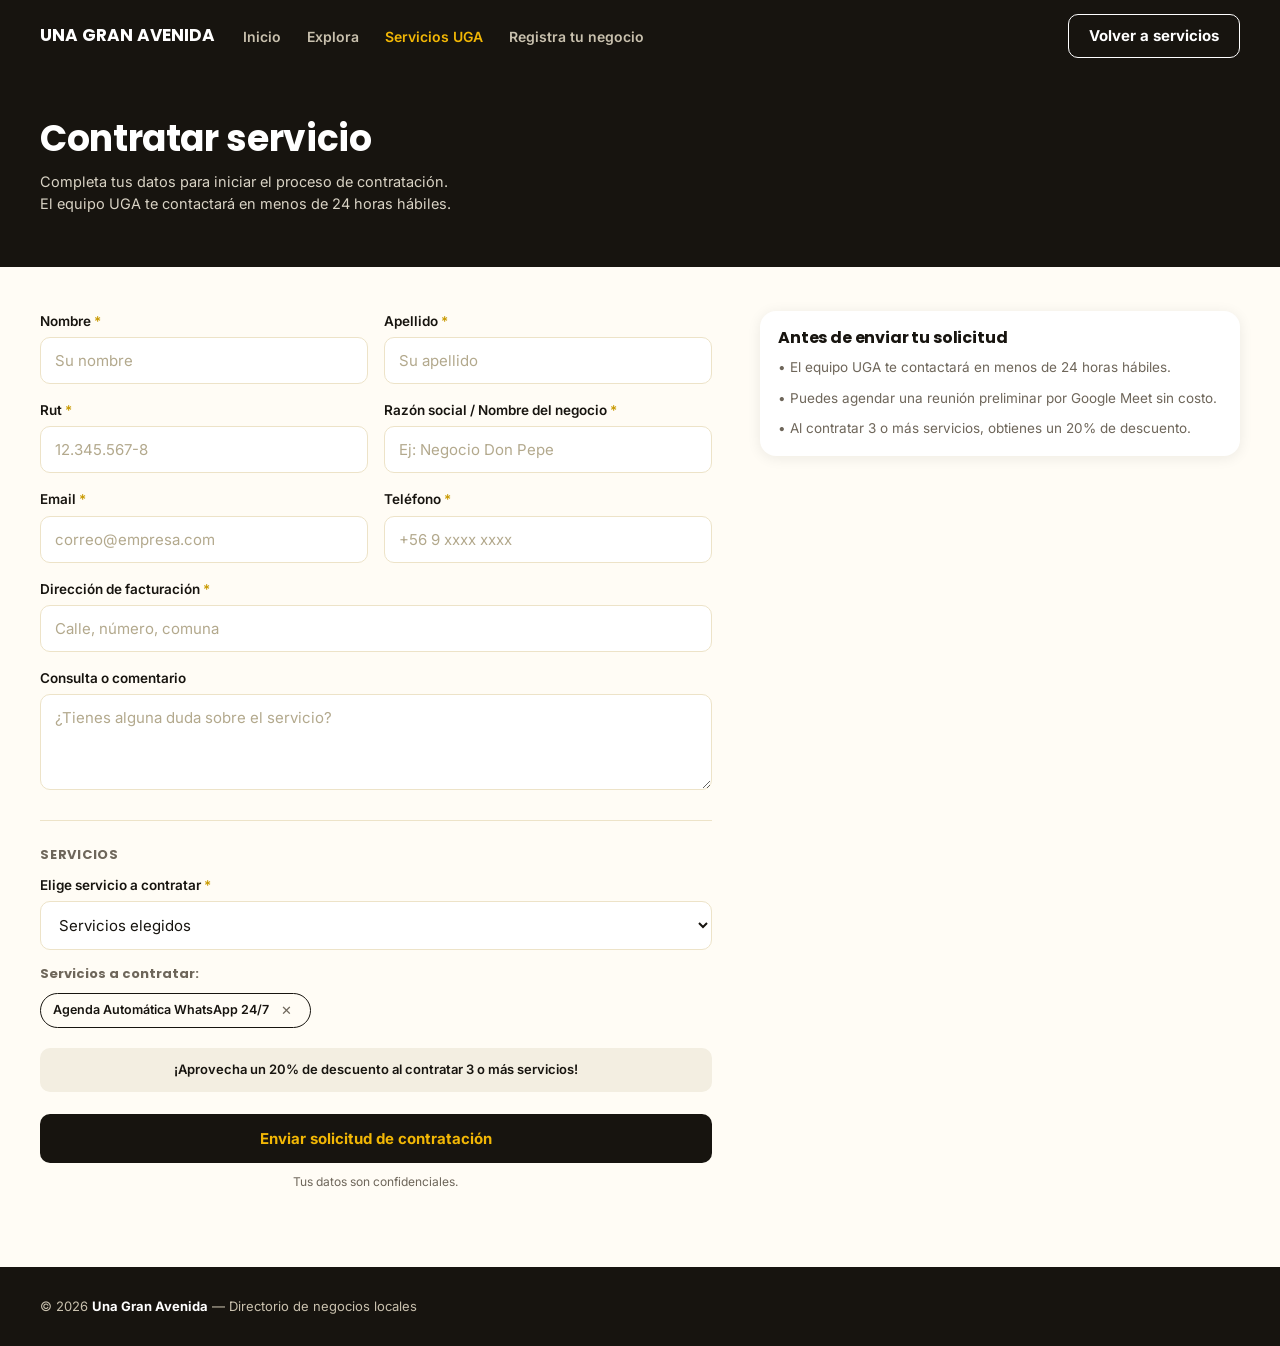
==== PaginaUGA/contratar-servicio.html @ a7508812 "Add files via upload" ====
<!DOCTYPE html>
<html lang="es">
<head>
<meta charset="UTF-8">
<meta name="viewport" content="width=device-width, initial-scale=1.0">
<title>Contratar servicio — Una Gran Avenida</title>
<link rel="stylesheet" href="styles.css">
</head>
<body>
<div class="app-shell">

  <div class="desktop-topbar">
    <div class="brand-name">UNA GRAN AVENIDA</div>
    <nav>
      <a href="index.html">Inicio</a>
      <a href="explora.html">Explora</a>
      <a href="servicios.html" class="active">Servicios UGA</a>
      <a href="registro-negocio.html">Registra tu negocio</a>
    </nav>
    <a href="servicios.html" class="btn btn-outline-light" style="color:var(--paper); border-color:var(--paper);">Volver a servicios</a>
  </div>

  <main class="view">

    <section class="hero-dark">
      <div>
        <h1>Contratar servicio</h1>
        <p class="hero-sub">Completa tus datos para iniciar el proceso de contratación. El equipo UGA te contactará en menos de 24 horas hábiles.</p>
      </div>
    </section>

    <section class="section">
      <div class="form-two-pane">
        <form onsubmit="return false;">
          <div class="form-grid two-col">
            <div class="field">
              <label>Nombre <span class="req">*</span></label>
              <input type="text" placeholder="Su nombre" required>
            </div>
            <div class="field">
              <label>Apellido <span class="req">*</span></label>
              <input type="text" placeholder="Su apellido" required>
            </div>
            <div class="field">
              <label>Rut <span class="req">*</span></label>
              <input type="text" placeholder="12.345.567-8" required>
            </div>
            <div class="field">
              <label>Razón social / Nombre del negocio <span class="req">*</span></label>
              <input type="text" placeholder="Ej: Negocio Don Pepe" required>
            </div>
            <div class="field">
              <label>Email <span class="req">*</span></label>
              <input type="email" placeholder="correo@empresa.com" required>
            </div>
            <div class="field">
              <label>Teléfono <span class="req">*</span></label>
              <input type="tel" placeholder="+56 9 xxxx xxxx" required>
            </div>
          </div>

          <div class="field" style="margin-top:16px;">
            <label>Dirección de facturación <span class="req">*</span></label>
            <input type="text" placeholder="Calle, número, comuna" required>
          </div>

          <div class="field" style="margin-top:16px;">
            <label>Consulta o comentario</label>
            <textarea placeholder="¿Tienes alguna duda sobre el servicio?"></textarea>
          </div>

          <div class="divider"></div>

          <div class="form-section-title">Servicios</div>
          <div class="field" style="margin-top:10px;">
            <label>Elige servicio a contratar <span class="req">*</span></label>
            <select required>
              <option value="">Servicios elegidos</option>
              <option>Agenda Automática WhatsApp 24/7</option>
              <option>Catálogo Digital Inteligente</option>
              <option>Página Web Emprendedores</option>
            </select>
          </div>

          <div style="margin-top:14px;">
            <p class="form-section-title" style="text-transform:none; letter-spacing:0;">Servicios a contratar:</p>
            <div class="tag-list">
              <span class="tag">Agenda Automática WhatsApp 24/7 <button aria-label="Quitar">✕</button></span>
            </div>
          </div>

          <div class="discount-banner" style="margin-top:20px; border-radius:var(--radius-sm);">¡Aprovecha un 20% de descuento al contratar 3 o más servicios!</div>

          <button type="submit" class="btn btn-primary" style="margin-top:22px;">Enviar solicitud de contratación</button>
          <p style="text-align:center; font-size:12px; color:var(--gray); margin-top:10px;">Tus datos son confidenciales.</p>
        </form>

        <aside class="card">
          <h2 style="font-size:16px; margin-bottom:10px;">Antes de enviar tu solicitud</h2>
          <ul style="display:flex; flex-direction:column; gap:10px; font-size:13.5px; color:var(--gray);">
            <li>• El equipo UGA te contactará en menos de 24 horas hábiles.</li>
            <li>• Puedes agendar una reunión preliminar por Google Meet sin costo.</li>
            <li>• Al contratar 3 o más servicios, obtienes un 20% de descuento.</li>
          </ul>
        </aside>
      </div>
    </section>

  </main>

  <footer class="site-footer">
    <span>© 2026 <strong>Una Gran Avenida</strong> — Directorio de negocios locales</span>
  </footer>

  <nav class="bottom-nav">
    <a href="index.html">
      <svg viewBox="0 0 24 24" fill="none" stroke="currentColor" stroke-width="2"><path d="M3 11.5 12 4l9 7.5"/><path d="M5 10v9a1 1 0 0 0 1 1h4v-6h4v6h4a1 1 0 0 0 1-1v-9"/></svg>
      Inicio
    </a>
    <a href="explora.html">
      <svg viewBox="0 0 24 24" fill="none" stroke="currentColor" stroke-width="2"><circle cx="11" cy="11" r="7"/><line x1="21" y1="21" x2="16.65" y2="16.65"/></svg>
      Explora
    </a>
    <details class="more-menu">
      <summary>
        <div style="display:flex; flex-direction:column; align-items:center; gap:4px;">
          <svg viewBox="0 0 24 24" fill="none" stroke="currentColor" stroke-width="2"><line x1="4" y1="7" x2="20" y2="7"/><line x1="4" y1="12" x2="20" y2="12"/><line x1="4" y1="17" x2="20" y2="17"/></svg>
          <span style="font-size:11px; font-weight:700;">Otros</span>
        </div>
      </summary>
      <div class="more-panel">
        <div class="more-title">Servicios y negocio</div>
        <a href="servicios.html" class="active">Servicios UGA</a>
        <a href="registro-negocio.html">Registra tu negocio</a>
        <div class="more-title">Soporte</div>
        <a href="resena.html">Dejar una reseña</a>
        <a href="eliminar-ficha.html">Solicitar eliminación de ficha</a>
      </div>
    </details>
  </nav>

</div>
</body>
</html>
---- PaginaUGA/styles.css ----
@import url('https://fonts.googleapis.com/css2?family=Poppins:wght@600;700;800&family=Inter:wght@400;500;600;700&display=swap');

:root{
  /* Paleta */
  --black: #17140F;
  --charcoal: #262019;
  --gold: #F2B705;
  --gold-deep: #C99A02;
  --gold-soft: #FCE6A6;
  --cream: #FFFCF5;
  --paper: #FFFFFF;
  --line: #EDE3C8;
  --gray: #6E665A;
  --gray-light: #F3EEE1;
  --success: #3C9A5F;
  --danger: #C64B3C;

  /* Tipografía */
  --font-display: 'Poppins', 'Segoe UI', sans-serif;
  --font-body: 'Inter', 'Segoe UI', sans-serif;

  /* Espaciado */
  --gutter: 20px;
  --radius-sm: 10px;
  --radius-md: 16px;
  --radius-lg: 28px;
  --nav-h: 64px;
  --topbar-h: 72px;

  --shadow-card: 0 2px 14px rgba(23,20,15,.08);
  --shadow-pop: 0 18px 40px rgba(23,20,15,.18);
}

*, *::before, *::after{ box-sizing: border-box; }

html{ -webkit-text-size-adjust: 100%; scroll-behavior: smooth; overflow-x: hidden; }

body{
  margin: 0;
  font-family: var(--font-body);
  background: var(--cream);
  color: var(--black);
  line-height: 1.5;
  padding-bottom: calc(var(--nav-h) + 14px);
  overflow-x: hidden;
}

img{ max-width: 100%; display: block; }

a{ color: inherit; text-decoration: none; }

h1,h2,h3,h4{
  font-family: var(--font-display);
  margin: 0;
  line-height: 1.15;
  letter-spacing: -0.01em;
}

p{ margin: 0; }

button, input, textarea, select{ font-family: inherit; font-size: 16px; }

ul{ margin: 0; padding: 0; list-style: none; }

/* =========================================================
   Layout general
   ========================================================= */

.app-shell{
  max-width: 480px;
  margin: 0 auto;
  min-height: 100vh;
  background: var(--cream);
  position: relative;
}

.view{
  padding: 0 0 32px;
}

.section{
  padding: 28px var(--gutter);
}

.section + .section{ border-top: 1px solid var(--line); }

.section-tight{ padding: 18px var(--gutter); }

/* =========================================================
   Barra superior de marca (dentro del hero negro)
   ========================================================= */

.brand-bar{
  display:flex; align-items:center; gap: 12px;
  padding: 18px var(--gutter);
  background: var(--black);
  color: var(--paper);
}

.brand-mark{
  width: 40px; height: 40px; border-radius: 50%;
  background: var(--gold);
  color: var(--black);
  display:flex; align-items:center; justify-content:center;
  font-family: var(--font-display); font-weight: 800; font-size: 11px;
  text-align:center; line-height: 1.05; flex-shrink:0;
}

.brand-bar .brand-name{
  font-family: var(--font-display);
  font-weight: 700;
  font-size: 15px;
  letter-spacing: .02em;
}

.brand-bar .spacer{ flex: 1; }

.icon-btn{
  width: 38px; height: 38px;
  display:flex; align-items:center; justify-content:center;
  color: var(--paper);
  background: transparent; border: none; cursor: pointer;
}
.icon-btn svg{ width: 22px; height: 22px; }

/* =========================================================
   Hero oscuro genérico (usado en formularios y páginas título)
   ========================================================= */

.hero-dark{
  background: var(--black);
  color: var(--paper);
  padding: 30px var(--gutter) 34px;
  border-bottom-left-radius: var(--radius-lg);
  border-bottom-right-radius: var(--radius-lg);
}

.eyebrow-pill{
  display:inline-block;
  background: var(--gold);
  color: var(--black);
  font-weight: 700;
  font-size: 12px;
  padding: 5px 12px;
  border-radius: 999px;
  margin-bottom: 12px;
}

.hero-dark h1{
  font-size: 28px;
  font-weight: 700;
  margin-bottom: 12px;
}

.hero-dark .hero-sub{
  color: #D8D2C4;
  font-size: 14.5px;
  max-width: 46ch;
}

/* Hero dorado (home) */
.hero-gold{
  background: linear-gradient(180deg, var(--gold) 0%, #EAAB00 100%);
  padding: 26px var(--gutter) 34px;
}

.hero-gold h1{
  font-size: 30px;
  color: var(--black);
  font-weight: 800;
}
.hero-gold .accent{ color: var(--paper); display:block; }

.hero-gold .hero-sub{
  margin-top: 10px;
  font-size: 14.5px;
  color: #3A2E00;
  max-width: 42ch;
}

/* =========================================================
   Buscador
   ========================================================= */

.search-card{
  margin-top: 18px;
  border-radius: var(--radius-md);
  padding: 14px;
  box-shadow: var(--shadow-card);
}

.search-input-row{
  display:flex; align-items:center; gap: 10px;
  background: var(--gray-light);
  border-radius: var(--radius-sm);
  padding: 12px 14px;
  margin-bottom: 12px;
}
.search-input-row svg{ width:18px; height:18px; color: var(--gray); flex-shrink:0; }
.search-input-row input{
  border: none; background: transparent; outline: none; width: 100%;
  font-size: 15px; color: var(--black);
}

.filter-row{
  display:flex; gap: 10px; flex-wrap: wrap;
}
.filter-row .filter-chip:last-child{ flex-basis: 100%; }

.filter-chip{
  flex: 1 1 45%;
  border: 1.5px solid var(--line);
  background: var(--black);
  border-radius: var(--radius-sm);
  padding: 10px 12px;
  font-size: 13px;
  font-weight: 600;
  display:flex; align-items:center; justify-content:space-between;
  gap: 6px;
  cursor: pointer;
  color: var(--paper);
}
.filter-chip small{ display:block; font-weight: 400; color: var(--gray); font-size: 11px; }

/* =========================================================
   Botones
   ========================================================= */

.btn{
  display:inline-flex; align-items:center; justify-content:center;
  gap: 8px;
  width: 100%;
  border: none;
  cursor: pointer;
  border-radius: var(--radius-sm);
  padding: 15px 20px;
  font-weight: 700;
  font-size: 15px;
  font-family: var(--font-body);
  transition: transform .12s ease, opacity .12s ease;
}
.btn:active{ transform: scale(.98); }

.btn-primary{ background: var(--black); color: var(--gold); }
.btn-primary:hover{ opacity: .92; }

.btn-gold{ background: var(--gold); color: var(--black); }
.btn-gold:hover{ opacity: .92; }

.btn-outline{
  background: transparent;
  border: 1.5px solid var(--black);
  color: var(--black);
}

.btn-outline-light{
  background: transparent;
  border: 1.5px solid var(--paper);
  color: var(--paper);
}

.btn-ghost{
  background: var(--gray-light);
  color: var(--black);
}

.btn-danger-outline{
  background: transparent;
  border: 1.5px solid var(--danger);
  color: var(--danger);
}

.btn-sm{ width: auto; padding: 10px 16px; font-size: 13px; }
.btn-row{ display:flex; gap: 10px; }
.btn-row .btn{ width: auto; flex: 1; }

/* =========================================================
   Formularios
   ========================================================= */

.form-grid{
  display: grid;
  grid-template-columns: 1fr;
  gap: 16px;
}

@media (min-width: 560px){
  .form-grid.two-col{ grid-template-columns: 1fr 1fr; }
}

.field label{
  display:block;
  font-weight: 600;
  font-size: 13.5px;
  margin-bottom: 6px;
  color: var(--black);
}
.field .req{ color: var(--gold-deep); }

.field input,
.field textarea,
.field select{
  width: 100%;
  border: 1.5px solid var(--line);
  background: var(--paper);
  border-radius: var(--radius-sm);
  padding: 13px 14px;
  font-size: 15px;
  color: var(--black);
  outline: none;
}
.field input::placeholder,
.field textarea::placeholder{ color: #B3A98D; }

.field input:focus,
.field textarea:focus,
.field select:focus{
  border-color: var(--gold-deep);
  box-shadow: 0 0 0 3px rgba(242,183,5,.25);
}

.field textarea{ resize: vertical; min-height: 96px; }

.char-count{
  text-align: right;
  font-size: 12px;
  color: var(--gray);
  margin-top: 4px;
}

.field-hint{ font-size: 12px; color: var(--gray); margin-top: 4px; }

.checkbox-row{
  display:flex; align-items:flex-start; gap: 10px;
  font-size: 13px; color: var(--gray);
}
.checkbox-row input{ margin-top: 3px; width: 16px; height: 16px; flex-shrink:0; }
.checkbox-row b{ color: var(--black); }

.form-section-title{
  font-family: var(--font-display);
  font-weight: 700;
  font-size: 13px;
  text-transform: uppercase;
  letter-spacing: .06em;
  color: var(--gray);
  margin-bottom: 4px;
}

.divider{ height: 1px; background: var(--line); margin: 24px 0; border:none; }

/* Etiquetas / tags */
.tag-list{ display:flex; flex-wrap: wrap; gap: 8px; margin-top: 10px; }
.tag{
  
  border: 1.5px solid var(--black);
  border-radius: 999px;
  padding: 7px 12px;
  font-size: 12.5px;
  font-weight: 600;
  display:flex; align-items:center; gap: 6px;
}
.tag button{ background:none; border:none; cursor:pointer; font-size: 13px; line-height:1; color: var(--gray); }

/* Franja de precio dentro de un panel dorado */
.gold-panel{
  background: var(--gold);
  color: var(--black);
  border-radius: var(--radius-md);
  padding: 18px;
}

.banner-note{
  text-align:center;
  font-size: 13px;
  font-weight: 600;
  padding: 10px 16px;
  background: var(--gray-light);
  border-radius: var(--radius-sm);
}

/* =========================================================
   Tarjetas de servicio / negocio
   ========================================================= */

.card{
  background: var(--paper);
  border-radius: var(--radius-md);
  box-shadow: var(--shadow-card);
  padding: 18px;
}

.service-group-title{
  font-family: var(--font-display);
  font-weight: 700;
  font-size: 14px;
  color: var(--gray);
  text-transform: lowercase;
  margin: 22px 0 12px;
}

.service-card{
  background: var(--gold);
  border-radius: var(--radius-md);
  padding: 18px;
  margin-bottom: 14px;
}
.service-card h3{ font-size: 18px; color: var(--black); margin-bottom: 8px; }
.service-card p{ font-size: 13.5px; color: #40340A; margin-bottom: 14px; }

.service-price{
  background: var(--black);
  color: var(--gold);
  border-radius: var(--radius-sm);
  padding: 12px 14px;
  text-align: center;
  font-weight: 700;
  font-size: 14px;
}
.service-price small{ display:block; font-weight: 400; color: #E9E1CC; font-size: 11.5px; margin-top:2px; }

.service-link{
  display:block; text-align:center; margin-top: 10px;
  font-size: 13px; font-weight: 700; color: var(--black);
  text-decoration: underline;
}

.discount-banner{
  text-align:center;
  padding: 12px var(--gutter);
  background: var(--gray-light);
  font-size: 13px; font-weight: 600;
}

/* Business result card */
.result-card{
  background: var(--paper);
  border-radius: var(--radius-md);
  box-shadow: var(--shadow-card);
  padding: 16px;
  margin-bottom: 14px;
}
.result-top{
  display:flex; align-items:center; gap: 8px; margin-bottom: 4px;
}
.status-dot{ width: 9px; height:9px; border-radius:50%; background: var(--success); }
.status-text{ font-size: 12.5px; font-weight: 700; color: var(--success); }
.result-category{ font-size: 12.5px; font-weight: 700; color: var(--gold-deep); margin-bottom: 2px; }
.result-card h3{ font-size: 18px; margin-bottom: 6px; }
.result-meta{ font-size: 12.5px; color: var(--gray); margin-bottom: 4px; }
.result-meta strong{ color: var(--black); }

.result-actions{ display:flex; gap: 8px; margin-top: 12px; }
.result-actions .btn{ padding: 11px; font-size: 13px; }

/* =========================================================
   Ficha de negocio
   ========================================================= */

.ficha-hero{
  background: var(--black);
  color: var(--paper);
  padding: 22px var(--gutter) 26px;
}
.ficha-tags{ display:flex; gap:8px; margin-bottom: 10px; }
.ficha-tags span{
  background: var(--gold); color: var(--black);
  font-size: 11px; font-weight: 700;
  padding: 4px 10px; border-radius: 999px;
}
.ficha-hero .addr{ font-size: 12px; color: #C9C1AE; letter-spacing:.03em; margin-bottom: 6px; }
.ficha-hero h1{ font-size: 24px; margin-bottom: 8px; }
.verified{ display:flex; align-items:center; gap:6px; font-size: 12.5px; color: #6FD98F; font-weight: 600; }
.verified svg{ width:14px; height:14px; }

.ficha-actions{
  display:grid; grid-template-columns: 1fr 1fr; gap: 10px;
  margin-top: 18px;
}
.ficha-actions .btn{ font-size: 14px; padding: 13px; }

.social-row{
  display:flex; align-items:center; gap: 10px; margin-top: 16px;
}
.social-row span{ font-size: 12px; color: var(--gray); }
.social-icon{
  width: 30px; height: 30px; border-radius: 50%;
  background: rgba(255,255,255,.08);
  display:flex; align-items:center; justify-content:center;
}
.social-icon svg{ width: 14px; height: 14px; color: var(--gold); }

.visits-pill{
  margin-top: 14px;
  display:inline-flex; align-items:center; gap: 8px;
  background: rgba(255,255,255,.08);
  padding: 7px 14px; border-radius: 999px; font-size: 12.5px; font-weight: 600;
}

.rating-block{
  display:flex; align-items:center; gap: 18px;
  background: var(--gray-light);
  border-radius: var(--radius-md);
  padding: 16px;
  margin-bottom: 16px;
  flex-wrap: wrap;
}
.rating-block > .rating-bars{ min-width: 160px; }

@media (max-width: 380px){
  .rating-block{ justify-content: center; }
  .rating-block > .rating-bars{ flex-basis: 100%; }
}
.rating-score{ font-family: var(--font-display); font-weight: 800; font-size: 26px; }
.stars{ color: var(--gold-deep); font-size: 16px; letter-spacing: 2px; }
.rating-count{ font-size: 12.5px; color: var(--gray); text-align:center; }
.rating-count b{ display:block; font-size: 16px; color: var(--black); }

.rating-bars{ flex:1; display:flex; flex-direction:column; gap: 5px; }
.rating-bar-row{ display:flex; align-items:center; gap: 8px; font-size: 11.5px; color: var(--gray); }
.rating-bar-row .num-left{ width: 12px; text-align:right; }
.rating-bar-row .num-star{ width: 12px; font-weight:700; color:var(--black); }
.bar-track{ flex:1; height: 7px; background: var(--line); border-radius: 999px; overflow:hidden; }
.bar-fill{ height: 100%; background: var(--gold-deep); }

.review-card{
  background: var(--paper);
  border: 1px solid var(--line);
  border-radius: var(--radius-sm);
  padding: 14px;
  margin-bottom: 10px;
}
.review-top{ display:flex; justify-content:space-between; font-weight:700; font-size: 14px; margin-bottom: 4px; }
.review-top span{ color: var(--gold-deep); }
.review-card p{ font-size: 13px; color: var(--gray); }

.map-placeholder{
  background: var(--gray-light);
  border: 1.5px dashed #C9BE9A;
  border-radius: var(--radius-md);
  height: 150px;
  display:flex; align-items:center; justify-content:center;
  color: var(--gray); font-size: 13px; font-weight: 600;
  margin-bottom: 12px;
}

.video-placeholder{
  background: var(--charcoal);
  border-radius: var(--radius-md);
  height: 170px;
  display:flex; align-items:center; justify-content:center;
  margin-bottom: 8px;
}
.play-btn{
  width: 52px; height: 52px; border-radius: 50%;
  background: var(--gold);
  display:flex; align-items:center; justify-content:center;
}
.play-btn svg{ width: 20px; height: 20px; color: var(--black); margin-left: 3px; }

.hours-table{ width: 100%; border-collapse: collapse; font-size: 13.5px; }
.hours-table td{ padding: 7px 0; border-bottom: 1px solid var(--line); }
.hours-table td:last-child{ text-align:right; color: var(--gray); }
.hours-table tr.today td{ font-weight: 700; color: var(--black); }
.hours-table tr.today td:last-child{ color: var(--gold-deep); }

/* Contacta con UGA panel */
.contact-uga{
  background: var(--gray-light);
  border-radius: var(--radius-md);
  padding: 18px;
}
.contact-uga p{ font-size: 13px; color: var(--gray); margin-bottom: 14px; }

/* =========================================================
   Rating / stars input (reseña)
   ========================================================= */

.star-picker{
  display:flex; justify-content:center; gap: 10px;
  background: var(--black);
  border-radius: 999px;
  padding: 14px;
}
.star-picker svg{ width: 26px; height: 26px; }
.star-picker svg.filled{ color: var(--gold); }
.star-picker svg.empty{ color: #4A4436; }

/* =========================================================
   Modal (vista de reseña ampliada)
   ========================================================= */

.modal-backdrop{
  position: fixed; inset: 0;
  background: rgba(23,20,15,.55);
  display:flex; align-items:center; justify-content:center;
  padding: 24px;
  z-index: 50;
}
.modal-card{
  background: var(--paper);
  border-radius: var(--radius-md);
  padding: 24px;
  max-width: 380px;
  width: 100%;
  box-shadow: var(--shadow-pop);
  max-height: 80vh;
  overflow-y: auto;
}
.modal-top{ display:flex; justify-content:space-between; align-items:flex-start; margin-bottom: 14px; }
.modal-top h3{ font-size: 17px; }
.modal-top .modal-score{ font-weight: 700; color: var(--gold-deep); }
.modal-close{
  background: var(--gray-light); border:none; width:30px; height:30px; border-radius:50%;
  cursor:pointer; font-size: 15px; line-height:1; color: var(--black);
}
.modal-card p{ font-size: 13.5px; color: var(--gray); }

/* =========================================================
   Pestañas / paginación (explorador)
   ========================================================= */

.results-header{
  display:flex; align-items:center; justify-content:space-between;
  margin-bottom: 14px;
}
.results-count{ font-size: 12.5px; color: var(--gray); font-weight: 600; }

.pagination{
  display:flex; align-items:center; justify-content:center;
  gap: 8px; margin-top: 18px; flex-wrap: wrap;
}
.page-btn{
  min-width: 34px; height: 34px;
  border-radius: var(--radius-sm);
  border: 1.5px solid var(--line);
  background: var(--paper);
  display:flex; align-items:center; justify-content:center;
  font-size: 13px; font-weight: 700; cursor:pointer;
  padding: 0 8px;
}
.page-btn.active{ background: var(--gold); border-color: var(--gold); color: var(--black); }

/* =========================================================
   Navegación inferior (móvil) — fija
   ========================================================= */

.bottom-nav{
  position: fixed;
  left: 50%; transform: translateX(-50%);
  bottom: 0;
  width: 100%;
  max-width: 480px;
  background: var(--gold);
  display:flex;
  border-top: 1px solid rgba(0,0,0,.08);
  z-index: 40;
}

.bottom-nav a{
  flex: 1;
  display:flex; flex-direction:column; align-items:center; justify-content:center;
  gap: 4px;
  padding: 10px 4px 8px;
  font-size: 11px; font-weight: 700;
  color: rgba(23,20,15,.5);
  position: relative;
}
.bottom-nav a svg{ width: 22px; height: 22px; }
.bottom-nav a.active{ color: var(--black); }
.bottom-nav a.active::before{
  content:'';
  position:absolute; top:0; left: 50%; transform: translateX(-50%);
  width: 28px; height: 3px; border-radius: 0 0 4px 4px;
  background: var(--black);
}

/* Menú "Otros" */
.bottom-nav > .more-menu{
  flex: 1;
  position: relative;
  display: flex;
}
.more-menu summary{
  list-style: none;
  cursor: pointer;
  flex: 1;
  display: flex;
  flex-direction: column;
  align-items: center;
  justify-content: center;
  gap: 4px;
  padding: 10px 4px 8px;
  font-size: 11px;
  font-weight: 700;
  color: rgba(23,20,15,.5);
}
.more-menu summary > div{ display: contents; }
.more-menu summary::-webkit-details-marker{ display:none; }
.more-menu summary::marker{ content: ''; }
.more-menu[open] summary{ color: var(--black); }

.more-panel{
  position: fixed;
  left: 50%; transform: translateX(-50%);
  bottom: var(--nav-h);
  width: 100%; max-width: 480px;
  background: var(--gold);
  border-radius: var(--radius-md) var(--radius-md) 0 0;
  box-shadow: 0 -12px 30px rgba(23,20,15,.18);
  padding: 10px 10px 18px;
  z-index: 41;
}
.more-panel a{
  display:flex; align-items:center; gap: 12px;
  padding: 13px 12px;
  font-size: 14.5px; font-weight: 600; color: var(--black);
  border-radius: var(--radius-sm);
}
.more-panel a:hover{ background: var(--gray-light); }
.more-panel .more-title{
  font-size: 11px; text-transform: uppercase; letter-spacing: .06em;
  color: var(--black); font-weight: 700; padding: 10px 12px 4px;
}

/* =========================================================
   Desktop / tablet
   ========================================================= */

@media (min-width: 860px){

  :root{ --content-max: 1320px; }

  body{ padding-bottom: 0; }

  .app-shell{
    max-width: none;
    width: 100%;
  }

  .desktop-topbar,
  .section,
  .section-tight,
  .hero-dark,
  .hero-gold,
  .ficha-hero,
  .ficha-layout,
  footer.site-footer{
    padding-left: max(40px, calc((100% - var(--content-max)) / 2));
    padding-right: max(40px, calc((100% - var(--content-max)) / 2));
  }

  /* Barra superior de escritorio reemplaza brand-bar dentro del hero */
  .desktop-topbar{
    display:flex; align-items:center; gap: 28px;
    height: var(--topbar-h);
    background: var(--black);
    color: var(--paper);
  }
  .desktop-topbar .brand-name{ font-family: var(--font-display); font-weight: 700; font-size: 17px; }
  .desktop-topbar nav{ display:flex; gap: 26px; flex:1; }
  .desktop-topbar nav a{ font-size: 14px; font-weight: 600; color: #C9C1AE; }
  .desktop-topbar nav a.active,
  .desktop-topbar nav a:hover{ color: var(--gold); }
  .desktop-topbar .btn{ width: auto; padding: 10px 20px; }

  .brand-bar, .bottom-nav{ display: none; }

  .section{ padding-top: 44px; padding-bottom: 44px; }
  .hero-dark, .hero-gold, .ficha-hero{ padding-top: 46px; padding-bottom: 52px; border-radius: 0; }

  /* El hero puede traer uno o dos bloques de contenido: se evita
     dejar una columna vacía y en su lugar se limita el ancho de
     lectura, quedando el fondo de color siempre a pantalla completa. */
  .hero-gold, .hero-dark{ display: block; }
  .hero-gold > *, .hero-dark > *{ max-width: 640px; }

  .hero-gold h1{ font-size: 44px; }
  .hero-gold .hero-sub{ font-size: 16px; max-width: 40ch; }
  .hero-dark h1{ font-size: 36px; }

  .form-two-pane{
    display:grid; grid-template-columns: 1.4fr 1fr; gap: 48px; align-items:start;
  }

  .services-grid{
    display:grid; grid-template-columns: repeat(2, 1fr); gap: 18px;
  }
  .service-card{ margin-bottom: 0; }

  .results-grid{
    display:grid; grid-template-columns: repeat(2, 1fr); gap: 18px;
  }
  .result-card{ margin-bottom: 0; }

  .ficha-layout{
    display:grid; grid-template-columns: 1.3fr .9fr; gap: 32px;
    padding-top: 32px;
    padding-bottom: 32px;
    align-items: start;
  }
  .ficha-layout .section-tight,
  .ficha-layout .ficha-hero{ padding-left: 0; padding-right: 0; }

  .home-tiles{
    display:grid; grid-template-columns: repeat(3, 1fr); gap: 14px;
  }

  footer.site-footer{
    background: var(--black); color: #C9C1AE;
    padding-top: 30px; padding-bottom: 30px; font-size: 13px;
    display:flex; justify-content:space-between; align-items:center;
  }
  footer.site-footer strong{ color: var(--paper); }
}

@media (max-width: 859px){
  .desktop-topbar, footer.site-footer{ display: none; }
}

/* Foco visible accesible */
a:focus-visible, button:focus-visible, input:focus-visible, textarea:focus-visible, select:focus-visible{
  outline: 2.5px solid var(--gold-deep);
  outline-offset: 2px;
}

@media (prefers-reduced-motion: reduce){
  *{ scroll-behavior: auto !important; transition: none !important; }
}

/* Dropdowns provicionales */
.filter-chip {
  display: flex;
  flex-direction: column;
}

.filter-chip label {
  font-size: inherit;
}

.filter-chip select {
  border: none;
  background: transparent;
  font-size: inherit;
  font-family: inherit;
  cursor: pointer;
  padding: 0;
  outline: none;
  color: var(--paper);
}
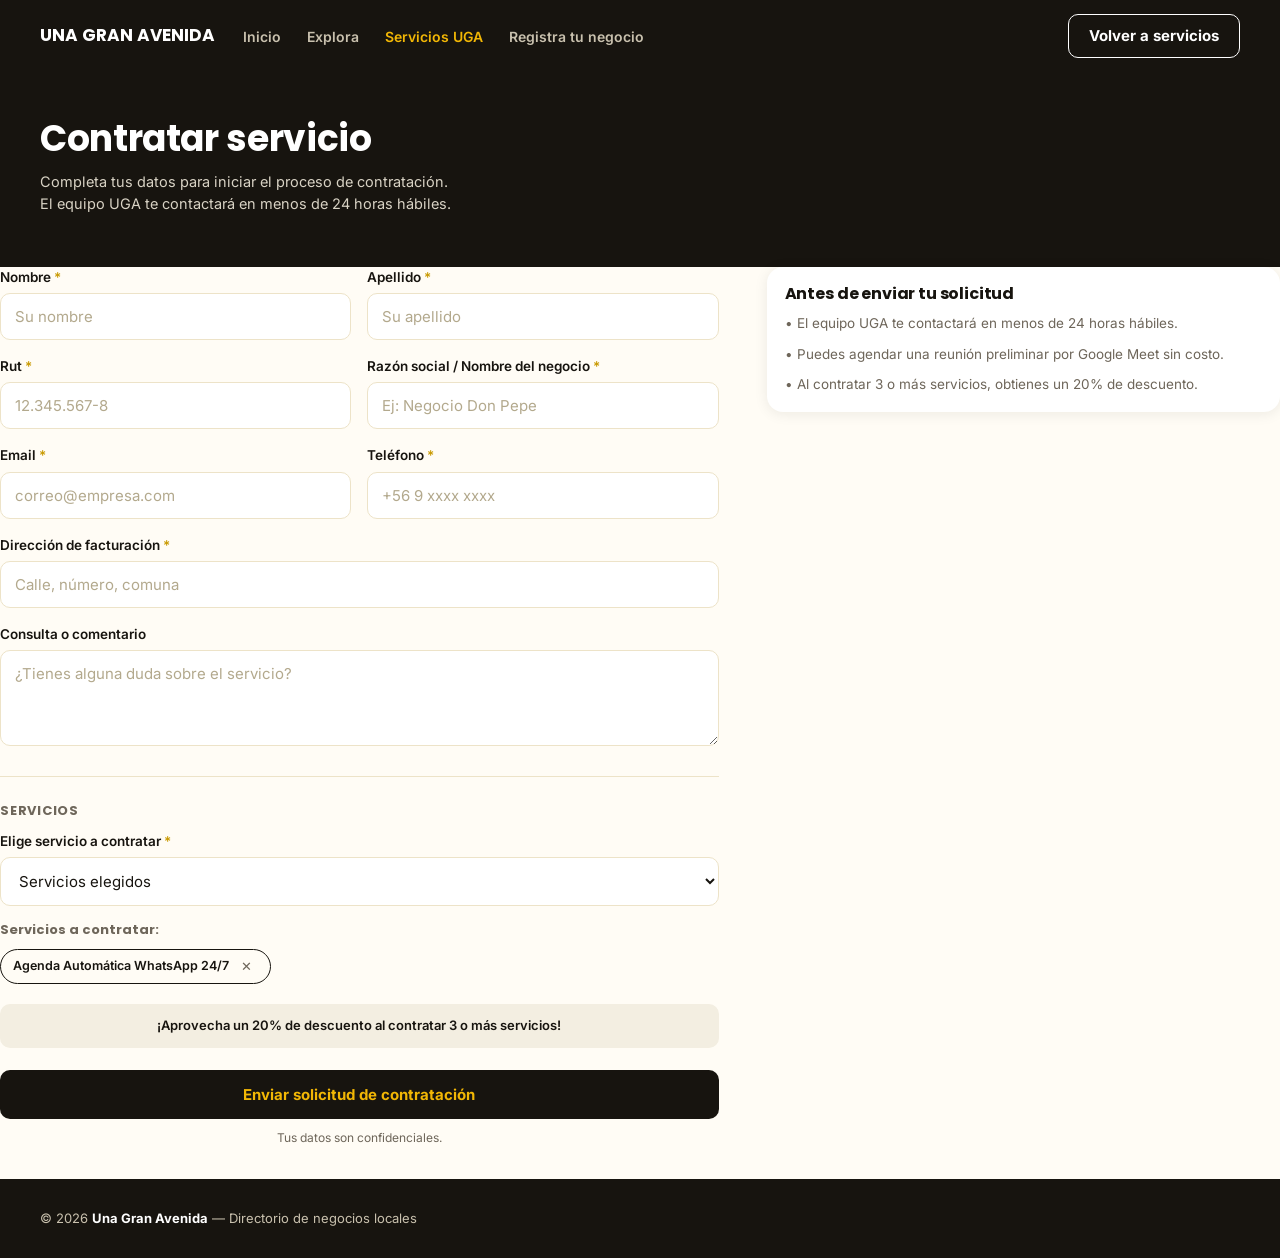
==== commit 88584a2d: "Rediseño y reparación de vista" ====
--- a/PaginaUGA/contratar-servicio.html
+++ b/PaginaUGA/contratar-servicio.html
@@ -29,7 +29,7 @@
       </div>
     </section>
 
-    <section class="section">
+    <section class="section-form">
       <div class="form-two-pane">
         <form onsubmit="return false;">
           <div class="form-grid two-col">
@@ -129,10 +129,8 @@
         </div>
       </summary>
       <div class="more-panel">
-        <div class="more-title">Servicios y negocio</div>
         <a href="servicios.html" class="active">Servicios UGA</a>
         <a href="registro-negocio.html">Registra tu negocio</a>
-        <div class="more-title">Soporte</div>
         <a href="resena.html">Dejar una reseña</a>
         <a href="eliminar-ficha.html">Solicitar eliminación de ficha</a>
       </div>
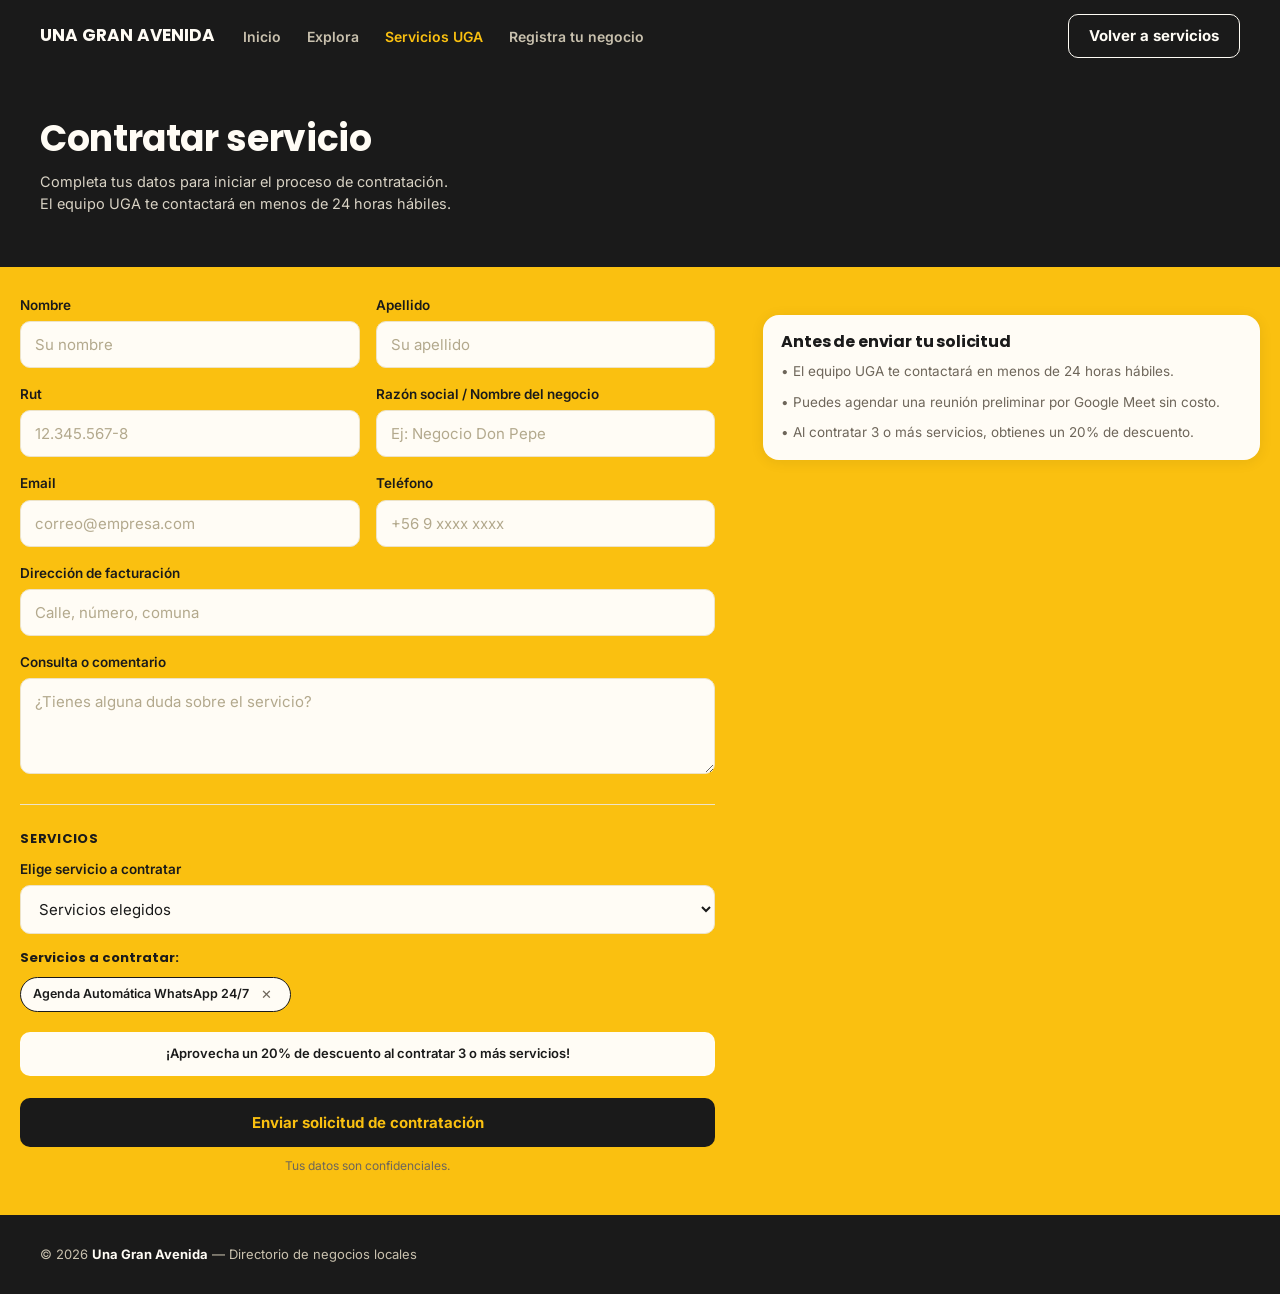
==== commit 680f801e: "Barra Superior" ====
--- a/PaginaUGA/contratar-servicio.html
+++ b/PaginaUGA/contratar-servicio.html
@@ -22,6 +22,13 @@
 
   <main class="view">
 
+    <!-- Barra superior móvil -->
+  <div class="brand-bar">
+    <div class="brand-mark">UGA</div>
+    <span class="brand-name">UNA GRAN AVENIDA</span>
+    <span class="spacer"></span>
+  </div>
+    
     <section class="hero-dark">
       <div>
         <h1>Contratar servicio</h1>
--- a/PaginaUGA/styles.css
+++ b/PaginaUGA/styles.css
@@ -2,16 +2,16 @@
 
 :root{
   /* Paleta */
-  --black: #17140F;
+  --black: #1A1A1A;
   --charcoal: #262019;
-  --gold: #F2B705;
-  --gold-deep: #C99A02;
+  --gold: #FAC010;
+  --gold-deep: #FAC010;
   --gold-soft: #FCE6A6;
   --cream: #FFFCF5;
-  --paper: #FFFFFF;
+  --paper: #FFFCF5;
   --line: #EDE3C8;
   --gray: #6E665A;
-  --gray-light: #F3EEE1;
+  --gray-light: #FFFCF5;
   --success: #3C9A5F;
   --danger: #C64B3C;
 
@@ -38,7 +38,7 @@
 body{
   margin: 0;
   font-family: var(--font-body);
-  background: var(--cream);
+  background: var(--gold);
   color: var(--black);
   line-height: 1.5;
   padding-bottom: calc(var(--nav-h) + 14px);
@@ -76,10 +76,38 @@
 
 .view{
   padding: 0 0 32px;
+  background: var(--gold);
+}
+
+.view-index{
+  padding: 0 0 32px;
+  background: var(--black);
+}
+
+.view-service{
+  padding: 0 0 32px;
+}
+
+.view-ser-det{
+  padding: 0 0 32px;
+}
+
+.view-exp{
+  padding: 0 0 32px;
+  background: var(--gray-light);
+}
+.section-index{
+background: var(--cream);
+padding: 28px var(--gutter);
 }
 
 .section{
   padding: 28px var(--gutter);
+}
+
+.section-form{
+  background: var(--gold);
+  padding: 28px var(--gutter) 8px;
 }
 
 .section + .section{ border-top: 1px solid var(--line); }
@@ -111,6 +139,7 @@
   font-weight: 700;
   font-size: 15px;
   letter-spacing: .02em;
+  color: var(--gold)
 }
 
 .brand-bar .spacer{ flex: 1; }
@@ -131,8 +160,6 @@
   background: var(--black);
   color: var(--paper);
   padding: 30px var(--gutter) 34px;
-  border-bottom-left-radius: var(--radius-lg);
-  border-bottom-right-radius: var(--radius-lg);
 }
 
 .eyebrow-pill{
@@ -186,19 +213,19 @@
   margin-top: 18px;
   border-radius: var(--radius-md);
   padding: 14px;
-  box-shadow: var(--shadow-card);
+  border: 1.5px solid var(--line);
 }
 
 .search-input-row{
   display:flex; align-items:center; gap: 10px;
-  background: var(--gray-light);
   border-radius: var(--radius-sm);
   padding: 12px 14px;
   margin-bottom: 12px;
+  background: var(--paper);
 }
 .search-input-row svg{ width:18px; height:18px; color: var(--gray); flex-shrink:0; }
 .search-input-row input{
-  border: none; background: transparent; outline: none; width: 100%;
+  border: none;  outline: none; width: 100%;
   font-size: 15px; color: var(--black);
 }
 
@@ -218,7 +245,7 @@
   display:flex; align-items:center; justify-content:space-between;
   gap: 6px;
   cursor: pointer;
-  color: var(--paper);
+  color: var(--cream);
 }
 .filter-chip small{ display:block; font-weight: 400; color: var(--gray); font-size: 11px; }
 
@@ -244,7 +271,7 @@
 .btn-primary{ background: var(--black); color: var(--gold); }
 .btn-primary:hover{ opacity: .92; }
 
-.btn-gold{ background: var(--gold); color: var(--black); }
+.btn-gold{ background: var(--gold); color: var(--black); border: 1.5px solid var(--black) }
 .btn-gold:hover{ opacity: .92; }
 
 .btn-outline{
@@ -270,7 +297,11 @@
   color: var(--danger);
 }
 
-.btn-sm{ width: auto; padding: 10px 16px; font-size: 13px; }
+.btn-sm{   width: 45px;
+  border: 1.5px solid var(--line);
+  border-radius: var(--radius-sm);
+  padding: 8px 10px;
+  text-align: center; }
 .btn-row{ display:flex; gap: 10px; }
 .btn-row .btn{ width: auto; flex: 1; }
 
@@ -295,7 +326,7 @@
   margin-bottom: 6px;
   color: var(--black);
 }
-.field .req{ color: var(--gold-deep); }
+.field .req{ color: var(--gold); }
 
 .field input,
 .field textarea,
@@ -315,7 +346,7 @@
 .field input:focus,
 .field textarea:focus,
 .field select:focus{
-  border-color: var(--gold-deep);
+  border-color: var(--gold);
   box-shadow: 0 0 0 3px rgba(242,183,5,.25);
 }
 
@@ -328,9 +359,10 @@
   margin-top: 4px;
 }
 
-.field-hint{ font-size: 12px; color: var(--gray); margin-top: 4px; }
+.field-hint{ font-size: 12px; color: var(--black); margin-top: 4px; }
 
 .checkbox-row{
+  color: var(--black) !important;
   display:flex; align-items:flex-start; gap: 10px;
   font-size: 13px; color: var(--gray);
 }
@@ -343,7 +375,7 @@
   font-size: 13px;
   text-transform: uppercase;
   letter-spacing: .06em;
-  color: var(--gray);
+  color: var(--black);
   margin-bottom: 4px;
 }
 
@@ -352,7 +384,9 @@
 /* Etiquetas / tags */
 .tag-list{ display:flex; flex-wrap: wrap; gap: 8px; margin-top: 10px; }
 .tag{
-  
+  background-color: var(--cream);
+  color: var(--black);
+
   border: 1.5px solid var(--black);
   border-radius: 999px;
   padding: 7px 12px;
@@ -360,6 +394,16 @@
   font-weight: 600;
   display:flex; align-items:center; gap: 6px;
 }
+
+.tag-ficha{
+  border: 1.5px solid var(--black);
+  border-radius: 999px;
+  padding: 7px 12px;
+  font-size: 12.5px;
+  font-weight: 600;
+  display:flex; align-items:center; gap: 6px;
+}
+
 .tag button{ background:none; border:none; cursor:pointer; font-size: 13px; line-height:1; color: var(--gray); }
 
 /* Franja de precio dentro de un panel dorado */
@@ -384,11 +428,22 @@
    ========================================================= */
 
 .card{
+  margin-top: 20px;
   background: var(--paper);
   border-radius: var(--radius-md);
   box-shadow: var(--shadow-card);
   padding: 18px;
 }
+
+.notice-card{
+  background: #FDECEA;
+  border: 1.5px solid var(--danger);
+  border-radius: var(--radius-sm);
+  padding: 14px 16px;
+  margin-bottom: 18px;
+}
+.notice-card h2{ color: var(--danger); }
+.notice-card p{ color: #7A2E24; }
 
 .service-group-title{
   font-family: var(--font-display);
@@ -439,6 +494,7 @@
   box-shadow: var(--shadow-card);
   padding: 16px;
   margin-bottom: 14px;
+  border: 1.5px solid var(--black);
 }
 .result-top{
   display:flex; align-items:center; gap: 8px; margin-bottom: 4px;
@@ -560,7 +616,7 @@
 
 .hours-table{ width: 100%; border-collapse: collapse; font-size: 13.5px; }
 .hours-table td{ padding: 7px 0; border-bottom: 1px solid var(--line); }
-.hours-table td:last-child{ text-align:right; color: var(--gray); }
+.hours-table td:last-child{ text-align:right; color: var(--black); }
 .hours-table tr.today td{ font-weight: 700; color: var(--black); }
 .hours-table tr.today td:last-child{ color: var(--gold-deep); }
 
@@ -640,6 +696,20 @@
   padding: 0 8px;
 }
 .page-btn.active{ background: var(--gold); border-color: var(--gold); color: var(--black); }
+
+
+/*Pasar pagina*/
+.page-jump{
+  display:flex; align-items:center; gap:6px;
+  margin-left: 8px;
+}
+.page-jump input{
+  width: 85px;
+  border: 1.5px solid var(--line);
+  border-radius: var(--radius-sm);
+  padding: 8px 10px;
+  text-align: center;
+}
 
 /* =========================================================
    Navegación inferior (móvil) — fija
@@ -847,4 +917,4 @@
   padding: 0;
   outline: none;
   color: var(--paper);
-}+}
